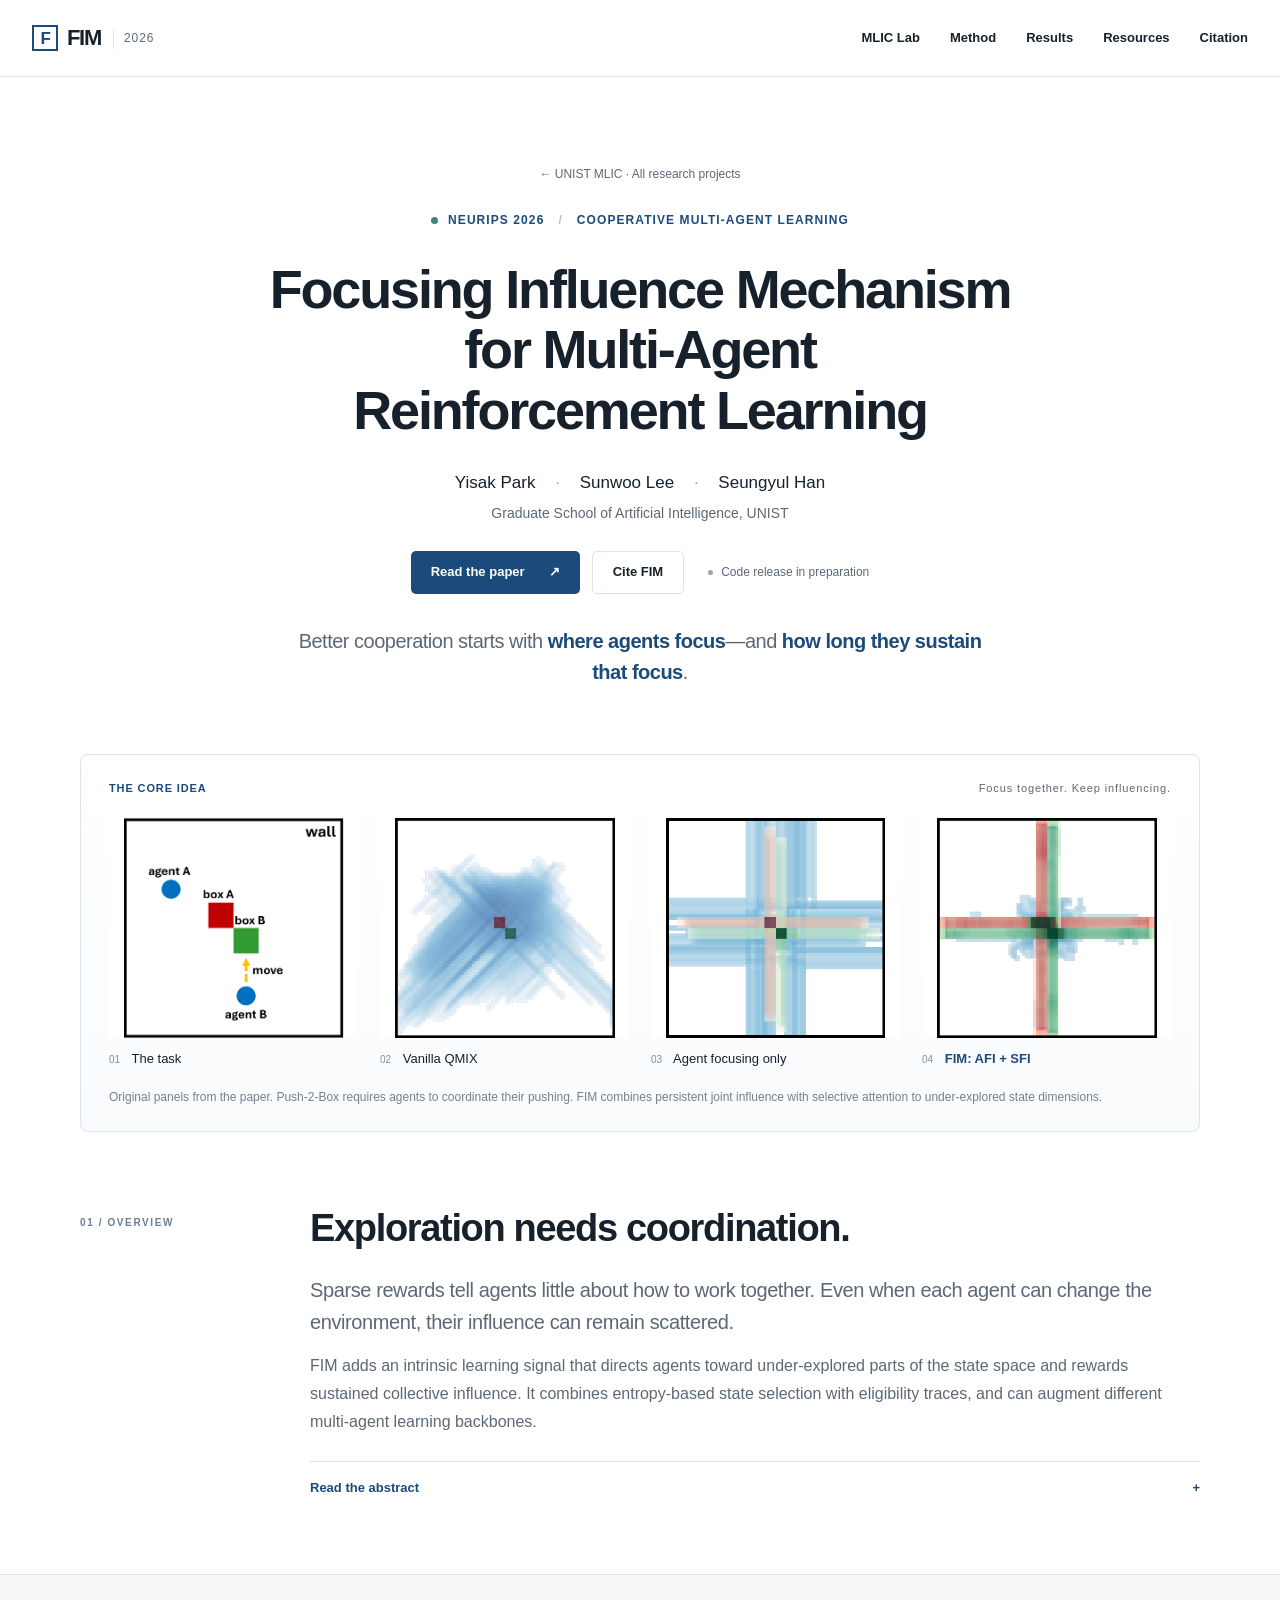
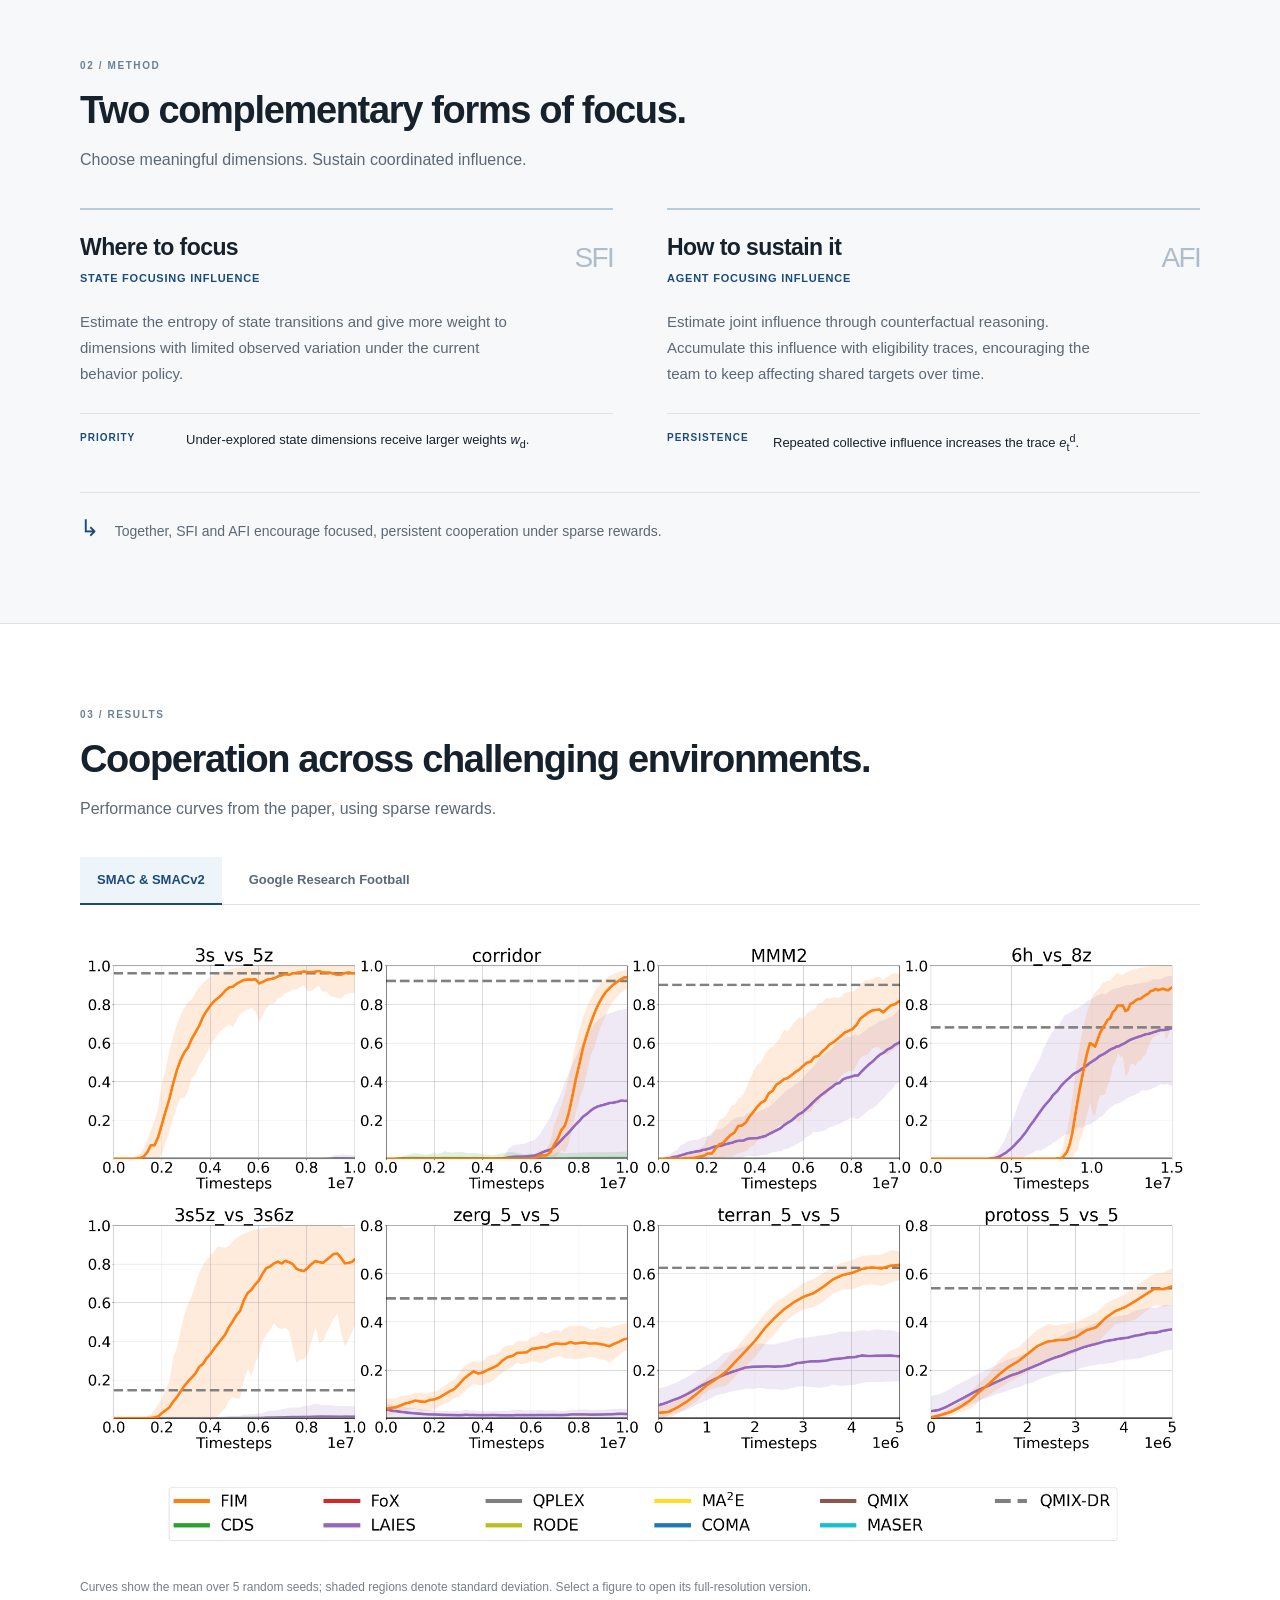
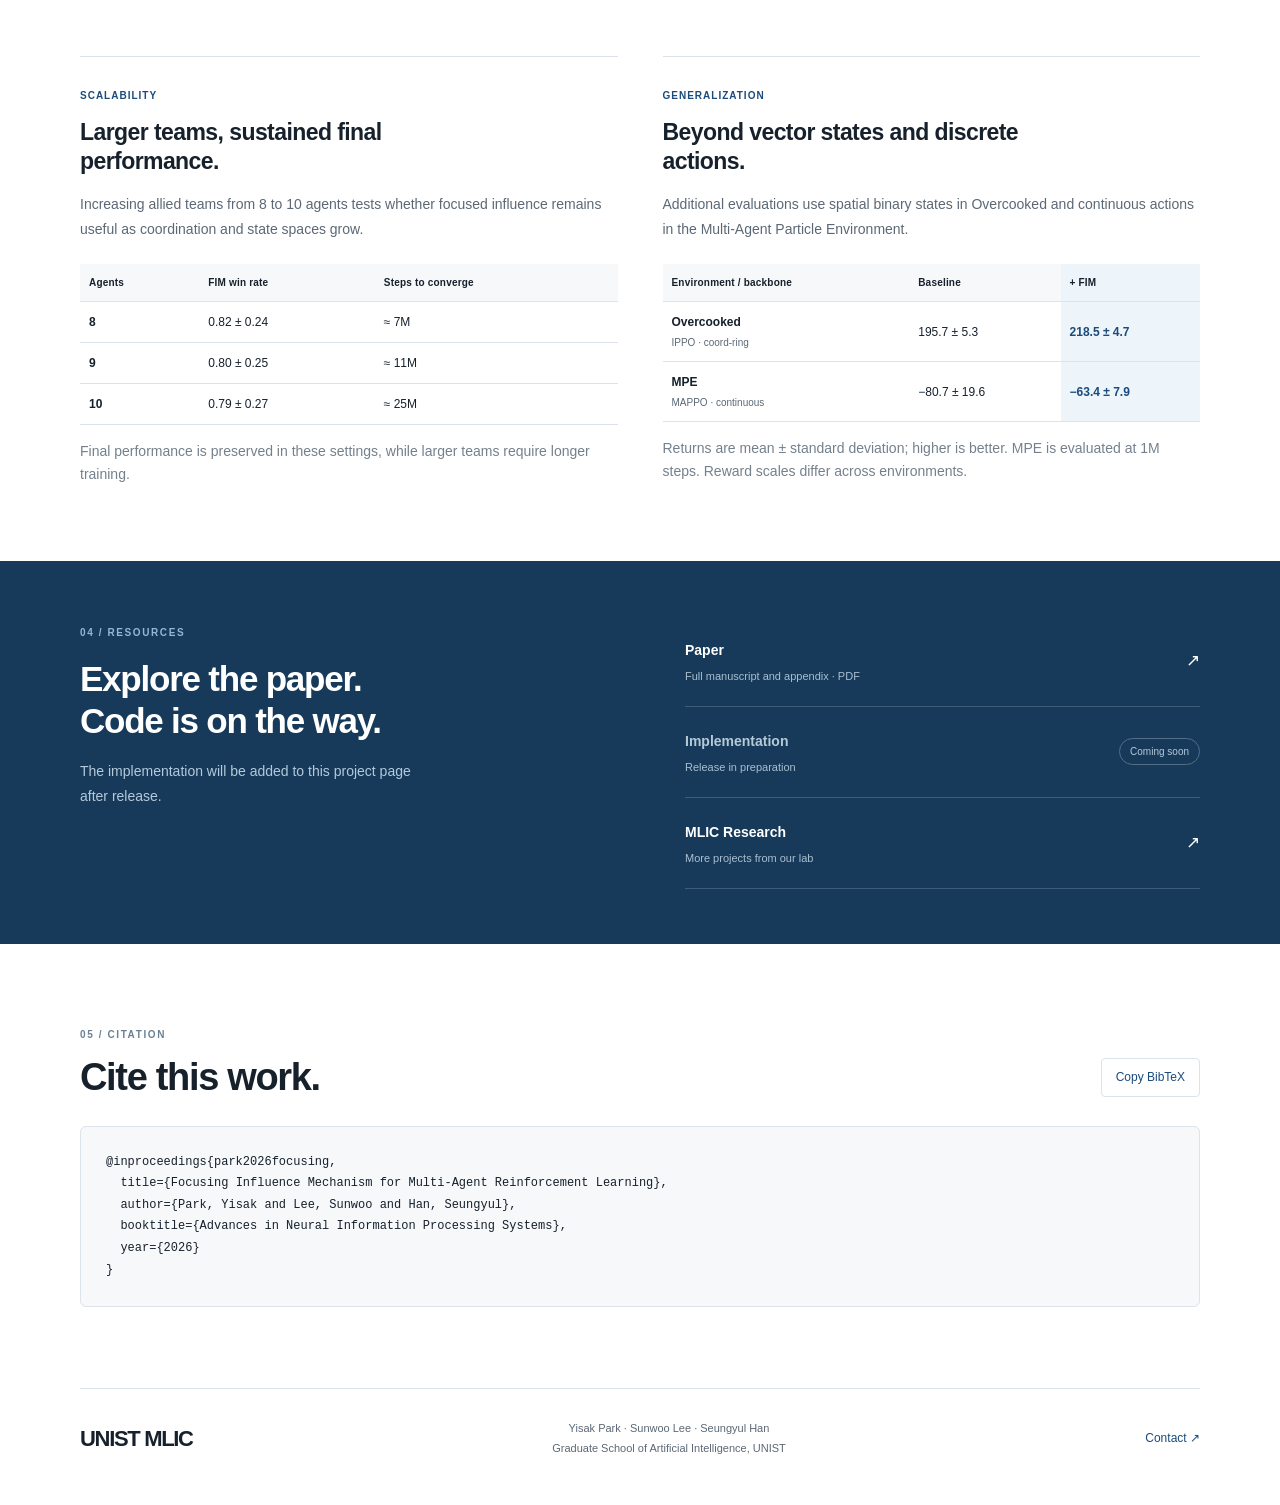
==== FIM/index.html @ 4725e8ea "Publish UNIST MLIC research website and FIM project page" ====
<!doctype html>
<html lang="en">
<head>
  <meta charset="utf-8">
  <meta name="viewport" content="width=device-width, initial-scale=1">
  <meta name="description" content="FIM: Focusing Influence Mechanism for Multi-Agent Reinforcement Learning. NeurIPS 2026. Focus on under-explored state dimensions and sustain coordinated influence.">
  <meta name="theme-color" content="#183e68">
  <meta property="og:title" content="FIM · Focusing Influence Mechanism">
  <meta property="og:description" content="Focused, persistent cooperation under sparse rewards. NeurIPS 2026 · UNIST MLIC.">
  <meta property="og:type" content="website">
  <meta property="og:url" content="https://unistmlic.github.io/FIM/">
  <title>FIM · Focusing Influence Mechanism · NeurIPS 2026</title>
  <link rel="canonical" href="https://unistmlic.github.io/FIM/">
  <link rel="icon" href="assets/favicon.svg" type="image/svg+xml">
  <link rel="stylesheet" href="styles.css">
</head>
<body>
  <a class="skip" href="#main">Skip to content</a>
  <header class="nav-shell"><nav class="nav" aria-label="Main navigation">
    <a class="brand" href="#main"><span class="brand-mark" aria-hidden="true">F</span> FIM <span class="year">2026</span></a>
    <div class="nav-links"><a href="../">MLIC Lab</a><a href="#method">Method</a><a href="#results">Results</a><a href="#resources">Resources</a><a href="#citation">Citation</a></div>
  </nav></header>

  <main id="main">
    <section class="hero wrap" aria-labelledby="paper-title">
      <a class="lab-back" href="../">← UNIST MLIC · All research projects</a>
      <p class="eyebrow"><span class="dot"></span> NeurIPS 2026 <span class="eyebrow-divider">/</span> Cooperative multi-agent learning</p>
      <h1 id="paper-title">Focusing Influence Mechanism<br class="desktop-break"> for Multi-Agent<br class="desktop-break"> Reinforcement Learning</h1>
      <p class="authors">Yisak Park <span>·</span> Sunwoo Lee <span>·</span> Seungyul Han</p>
      <p class="affiliation">Graduate School of Artificial Intelligence, UNIST</p>
      <div class="hero-actions"><a class="button primary" href="assets/FIM_paper.pdf" target="_blank" rel="noopener">Read the paper <span aria-hidden="true">↗</span></a><a class="button secondary" href="#citation">Cite FIM</a><span class="release-status"><span class="status-dot"></span> Code release in preparation</span></div>
      <p class="hero-summary">Better cooperation starts with <strong>where agents focus</strong>—and <strong>how long they sustain that focus</strong>.</p>
    </section>

    <section class="teaser wrap" aria-labelledby="teaser-title">
      <div class="section-kicker"><span>THE CORE IDEA</span><span>Focus together. Keep influencing.</span></div>
      <h2 class="sr-only" id="teaser-title">A motivating example in Push-2-Box</h2>
      <div class="teaser-grid">
        <figure><div class="teaser-image"><img src="assets/pushbox-task.png" width="400" height="400" alt="Push-2-Box environment with two agents and two boxes"></div><figcaption><span class="panel-id">01</span> The task</figcaption></figure>
        <figure><div class="teaser-image"><img src="assets/pushbox-qmix.png" width="400" height="400" alt="Vanilla QMIX visitation patterns show scattered influence"></div><figcaption><span class="panel-id">02</span> Vanilla QMIX</figcaption></figure>
        <figure><div class="teaser-image"><img src="assets/pushbox-afi.png" width="400" height="400" alt="Agent focusing alone increases influence over both boxes"></div><figcaption><span class="panel-id">03</span> Agent focusing only</figcaption></figure>
        <figure class="ours-panel"><div class="teaser-image"><img src="assets/pushbox-fim.png" width="400" height="400" alt="FIM combines agent and state focusing to concentrate influence on a box"></div><figcaption><span class="panel-id">04</span> <strong>FIM: AFI + SFI</strong></figcaption></figure>
      </div>
      <p class="figure-note">Original panels from the paper. Push-2-Box requires agents to coordinate their pushing. FIM combines persistent joint influence with selective attention to under-explored state dimensions.</p>
    </section>

    <section class="overview wrap section" id="overview" aria-labelledby="overview-title">
      <div class="section-label">01 / OVERVIEW</div>
      <div><h2 id="overview-title">Exploration needs coordination.</h2><p class="lead">Sparse rewards tell agents little about how to work together. Even when each agent can change the environment, their influence can remain scattered.</p><p>FIM adds an intrinsic learning signal that directs agents toward under-explored parts of the state space and rewards sustained collective influence. It combines entropy-based state selection with eligibility traces, and can augment different multi-agent learning backbones.</p>
      <details class="abstract"><summary>Read the abstract <span aria-hidden="true">+</span></summary><p>Cooperative multi-agent reinforcement learning (MARL) under sparse rewards remains fundamentally challenging because agents often fail to concentrate their influence, leading to insufficiently coordinated exploration. To address this, we propose the Focusing Influence Mechanism (FIM), a framework that encourages agents to focus their influence on under-explored parts of the state space through an entropy-based criterion, while leveraging eligibility traces to enable multiple agents to consistently align and sustain their influence on the same parts of the state space when beneficial, thereby promoting coordinated and persistent joint behavior. By emphasizing under-explored regions of the state space, FIM facilitates more efficient and structured exploration even under extremely sparse rewards. Across diverse MARL benchmarks, FIM consistently improves cooperative performance over strong baselines.</p></details></div>
    </section>

    <section class="method-band" id="method"><div class="wrap section">
      <div class="section-label">02 / METHOD</div><div class="section-heading"><h2>Two complementary forms of focus.</h2><p>Choose meaningful dimensions. Sustain coordinated influence.</p></div>
      <div class="method-grid">
        <article class="method-block"><span class="method-number">SFI</span><h3>Where to focus</h3><p class="method-name">State Focusing Influence</p><p>Estimate the entropy of state transitions and give more weight to dimensions with limited observed variation under the current behavior policy.</p><div class="method-bottom"><span class="mini-label">PRIORITY</span><p>Under-explored state dimensions receive larger weights <i>w</i><sub>d</sub>.</p></div></article>
        <article class="method-block"><span class="method-number">AFI</span><h3>How to sustain it</h3><p class="method-name">Agent Focusing Influence</p><p>Estimate joint influence through counterfactual reasoning. Accumulate this influence with eligibility traces, encouraging the team to keep affecting shared targets over time.</p><div class="method-bottom"><span class="mini-label">PERSISTENCE</span><p>Repeated collective influence increases the trace <i>e</i><sub>t</sub><sup>d</sup>.</p></div></article>
      </div>
      <p class="method-takeaway"><span aria-hidden="true">↳</span> Together, SFI and AFI encourage focused, persistent cooperation under sparse rewards.</p>
    </div></section>

    <section class="wrap section results" id="results" aria-labelledby="results-title">
      <div class="section-label">03 / RESULTS</div><div class="section-heading"><h2 id="results-title">Cooperation across challenging environments.</h2><p>Performance curves from the paper, using sparse rewards.</p></div>
      <div class="tabs" role="tablist" aria-label="Benchmark results"><button id="tab-smac" role="tab" aria-selected="true" aria-controls="panel-smac" data-panel="smac">SMAC &amp; SMACv2</button><button id="tab-grf" role="tab" aria-selected="false" aria-controls="panel-grf" data-panel="grf" tabindex="-1">Google Research Football</button></div>
      <div class="plot-panel" id="panel-smac" role="tabpanel" aria-labelledby="tab-smac"><a href="assets/smac-results.png" target="_blank" rel="noopener" aria-label="Open full-size SMAC and SMACv2 results"><img src="assets/smac-results.png" width="4200" height="2300" loading="lazy" alt="Learning curves comparing FIM with MARL baselines across five SMAC and three SMACv2 scenarios"></a></div>
      <div class="plot-panel" id="panel-grf" role="tabpanel" aria-labelledby="tab-grf" hidden><a href="assets/grf-results.png" target="_blank" rel="noopener" aria-label="Open full-size Google Research Football results"><img src="assets/grf-results.png" width="4200" height="2300" loading="lazy" alt="Learning curves comparing FIM with MARL baselines on eight half-field and full-field football scenarios"></a></div>
      <p class="figure-note">Curves show the mean over 5 random seeds; shaded regions denote standard deviation. Select a figure to open its full-resolution version.</p>

      <div class="analysis-grid"><article><span class="mini-label">SCALABILITY</span><h3>Larger teams, sustained final performance.</h3><p>Increasing allied teams from 8 to 10 agents tests whether focused influence remains useful as coordination and state spaces grow.</p><div class="table-scroll"><table><caption class="sr-only">FIM scalability on SMAC</caption><thead><tr><th scope="col">Agents</th><th scope="col">FIM win rate</th><th scope="col">Steps to converge</th></tr></thead><tbody><tr><th scope="row">8</th><td>0.82 ± 0.24</td><td>≈ 7M</td></tr><tr><th scope="row">9</th><td>0.80 ± 0.25</td><td>≈ 11M</td></tr><tr><th scope="row">10</th><td>0.79 ± 0.27</td><td>≈ 25M</td></tr></tbody></table></div><p class="figure-note">Final performance is preserved in these settings, while larger teams require longer training.</p></article>
      <article><span class="mini-label">GENERALIZATION</span><h3>Beyond vector states and discrete actions.</h3><p>Additional evaluations use spatial binary states in Overcooked and continuous actions in the Multi-Agent Particle Environment.</p><div class="table-scroll"><table><caption class="sr-only">Baseline and FIM-augmented returns</caption><thead><tr><th scope="col">Environment / backbone</th><th scope="col">Baseline</th><th scope="col" class="ours">+ FIM</th></tr></thead><tbody><tr><th scope="row">Overcooked <span class="cell-note">IPPO · coord-ring</span></th><td>195.7 ± 5.3</td><td class="ours">218.5 ± 4.7</td></tr><tr><th scope="row">MPE <span class="cell-note">MAPPO · continuous</span></th><td>−80.7 ± 19.6</td><td class="ours">−63.4 ± 7.9</td></tr></tbody></table></div><p class="figure-note">Returns are mean ± standard deviation; higher is better. MPE is evaluated at 1M steps. Reward scales differ across environments.</p></article></div>
    </section>

    <section class="resource-band" id="resources"><div class="wrap resource-inner"><div><div class="section-label">04 / RESOURCES</div><h2>Explore the paper.<br>Code is on the way.</h2><p>The implementation will be added to this project page after release.</p></div><div class="resource-links"><a href="assets/FIM_paper.pdf" target="_blank" rel="noopener"><span><strong>Paper</strong><small>Full manuscript and appendix · PDF</small></span><span aria-hidden="true">↗</span></a><div class="unreleased" aria-label="Implementation code, release in preparation"><span><strong>Implementation</strong><small>Release in preparation</small></span><span class="coming">Coming soon</span></div><a href="../"><span><strong>MLIC Research</strong><small>More projects from our lab</small></span><span aria-hidden="true">↗</span></a></div></div></section>

    <section class="wrap section citation" id="citation" aria-labelledby="citation-title"><div class="section-label">05 / CITATION</div><div class="citation-top"><h2 id="citation-title">Cite this work.</h2><button class="copy-button" id="copy-citation" type="button">Copy BibTeX</button></div><pre><code id="bibtex">@inproceedings{park2026focusing,
  title={Focusing Influence Mechanism for Multi-Agent Reinforcement Learning},
  author={Park, Yisak and Lee, Sunwoo and Han, Seungyul},
  booktitle={Advances in Neural Information Processing Systems},
  year={2026}
}</code></pre><p class="copy-status" id="copy-status" role="status" aria-live="polite"></p></section>
  </main>
  <footer class="wrap footer"><a class="brand" href="../">UNIST MLIC</a><p>Yisak Park · Sunwoo Lee · Seungyul Han<br>Graduate School of Artificial Intelligence, UNIST</p><a href="mailto:syhan@unist.ac.kr">Contact <span aria-hidden="true">↗</span></a></footer>
  <script src="script.js"></script>
</body>
</html>
---- FIM/styles.css ----
:root{--ink:#17212c;--muted:#5c6875;--blue:#1b4b7b;--light:#edf4fa;--line:#dce3ea;--paper:#fff;--soft:#f6f8fa;--teal:#39867e}*{box-sizing:border-box}html{scroll-behavior:smooth;scroll-padding-top:88px}body{margin:0;background:var(--paper);color:var(--ink);font-family:Inter,-apple-system,BlinkMacSystemFont,"Segoe UI",Arial,sans-serif;font-size:16px;line-height:1.75}a{color:inherit;text-decoration:none}button{font:inherit;cursor:pointer}a:focus-visible,button:focus-visible,summary:focus-visible{outline:3px solid #408bca;outline-offset:5px}img{max-width:100%;display:block}h1,h2,h3,p,figure{margin:0}h1,h2,h3{line-height:1.2;letter-spacing:-.035em}h2{font-size:clamp(28px,3.3vw,38px);font-weight:650}h3{font-size:23px;font-weight:650;letter-spacing:-.025em}p{color:var(--muted)}.wrap{width:min(1120px,calc(100% - 64px));margin:auto}.nav-shell{border-bottom:1px solid var(--line);background:rgba(255,255,255,.96);position:sticky;top:0;z-index:10}.nav{width:min(1240px,calc(100% - 64px));margin:auto;display:flex;align-items:center;justify-content:space-between;min-height:76px}.brand{font-size:22px;font-weight:800;display:flex;align-items:center;gap:9px;letter-spacing:-.06em}.brand-mark{width:26px;height:26px;border:2px solid var(--blue);display:grid;place-items:center;font-size:17px;color:var(--blue);line-height:1}.year{font-size:12px;letter-spacing:.08em;font-weight:500;color:var(--muted);border-left:1px solid var(--line);padding-left:10px;margin-left:3px}.nav-links{display:flex;gap:30px;font-size:13px;font-weight:600}.nav-links a:hover{color:var(--blue)}.hero{padding-top:82px;padding-bottom:66px;text-align:center}.eyebrow{color:var(--blue);font-size:12px;font-weight:700;letter-spacing:.09em;text-transform:uppercase;display:flex;align-items:center;justify-content:center;gap:10px;margin-bottom:28px}.dot,.status-dot{width:7px;height:7px;background:var(--teal);border-radius:50%;display:inline-block}.eyebrow-divider{color:#b3c1cb;padding:0 4px}h1{font-size:clamp(34px,4.7vw,54px);font-weight:650;line-height:1.12;letter-spacing:-.04em;max-width:1040px;margin:auto}.authors{font-size:17px;font-weight:500;color:var(--ink);margin-top:28px}.authors span{margin:0 15px;color:#9ba6af}.affiliation{font-size:14px;margin-top:3px}.hero-actions{display:flex;justify-content:center;align-items:center;gap:12px;flex-wrap:wrap;margin:25px 0 32px}.button{min-height:43px;padding:8px 20px;border-radius:5px;font-size:13px;font-weight:650;display:inline-flex;gap:24px;align-items:center}.primary{background:var(--blue);color:#fff}.primary:hover{background:#113656}.secondary{border:1px solid var(--line)}.secondary:hover{background:var(--soft)}.release-status{font-size:12px;color:var(--muted);display:flex;align-items:center;gap:8px;padding-left:12px}.status-dot{background:#96a5b1;width:5px;height:5px}.hero-summary{max-width:690px;margin:auto;font-size:20px;line-height:1.55;letter-spacing:-.025em}.hero-summary strong{color:var(--blue);font-weight:600}.teaser{border:1px solid var(--line);padding:24px 28px;background:linear-gradient(180deg,#fff,#f9fbfd);border-radius:8px}.section-kicker{display:flex;justify-content:space-between;font-size:11px;color:var(--muted);letter-spacing:.08em;margin-bottom:20px}.section-kicker span:first-child{color:var(--blue);font-weight:700}.teaser-grid{display:grid;grid-template-columns:repeat(4,minmax(0,1fr));gap:22px}.teaser-image{height:220px;display:flex;align-items:center;justify-content:center;background:#fff}.teaser-image img{width:100%;height:100%;object-fit:contain}.teaser figcaption{font-size:13px;margin-top:10px;white-space:nowrap}.panel-id{font-size:10px;color:#7e92a4;margin-right:8px;font-variant-numeric:tabular-nums}.ours-panel figcaption{color:var(--blue)}.figure-note{font-size:12px;line-height:1.65;color:#74808c;margin-top:17px}.section{padding:74px 0}.overview{display:grid;grid-template-columns:190px minmax(0,1fr);gap:40px}.section-label{font-size:10px;font-weight:750;letter-spacing:.16em;color:#6b8093;padding-top:8px}.lead{font-size:20px;line-height:1.6;margin:22px 0 14px;letter-spacing:-.02em}.abstract{margin-top:25px;border-top:1px solid var(--line);padding-top:15px}.abstract summary{display:flex;justify-content:space-between;font-size:13px;font-weight:650;cursor:pointer;list-style:none;color:var(--blue)}.abstract summary::-webkit-details-marker{display:none}.abstract p{font-size:14px;margin-top:16px;line-height:1.85}.method-band{background:var(--soft);border-top:1px solid var(--line);border-bottom:1px solid var(--line)}.section-heading{margin-top:14px;margin-bottom:34px}.section-heading p{margin-top:12px}.method-grid{display:grid;grid-template-columns:1fr 1fr;gap:54px}.method-block{border-top:2px solid #b7cadb;padding-top:24px;position:relative}.method-number{position:absolute;right:0;top:23px;color:#b0bdc9;font-size:28px;font-weight:300;letter-spacing:-.06em}.method-name{font-size:11px;font-weight:750;letter-spacing:.07em;text-transform:uppercase;margin:8px 0 20px;color:var(--blue)}.method-block>p:last-of-type{font-size:15px;max-width:440px}.method-bottom{margin-top:26px;padding-top:15px;border-top:1px solid var(--line);display:grid;grid-template-columns:90px 1fr;gap:16px}.mini-label{font-size:10px;font-weight:750;letter-spacing:.1em;color:var(--blue)}.method-bottom p{font-size:13px;color:var(--ink)}.method-takeaway{margin-top:35px;padding:15px 0 0;border-top:1px solid var(--line);font-size:14px}.method-takeaway span{color:var(--blue);font-size:23px;margin-right:12px}.tabs{display:flex;gap:10px;border-bottom:1px solid var(--line);margin-bottom:18px}.tabs button{border:0;border-bottom:2px solid transparent;background:transparent;padding:12px 17px;color:var(--muted);font-size:13px;font-weight:600;margin-bottom:-1px}.tabs button[aria-selected=true]{color:var(--blue);border-bottom-color:var(--blue);background:var(--light)}.plot-panel img{width:100%;height:auto}.plot-panel{padding:12px 0}.analysis-grid{display:grid;grid-template-columns:1fr 1fr;gap:45px;margin-top:58px}.analysis-grid article{border-top:1px solid var(--line);padding-top:23px}.analysis-grid h3{margin-top:10px;line-height:1.3;max-width:440px}.analysis-grid article>p{font-size:14px;margin-top:15px}.table-scroll{overflow-x:auto;margin-top:23px}table{width:100%;border-collapse:collapse;font-size:12px;line-height:1.5;font-variant-numeric:tabular-nums}th,td{padding:11px 9px;text-align:left;border-bottom:1px solid var(--line)}thead{background:var(--soft);font-size:10px;letter-spacing:.02em}tbody th{font-weight:600}td{white-space:nowrap}td.ours{font-weight:700;color:var(--blue)}.ours{background:var(--light)}.cell-note{font-weight:400;font-size:10px;color:var(--muted);display:block;margin-top:4px}.resource-band{background:#173a5b;color:white}.resource-inner{display:grid;grid-template-columns:1fr 1fr;gap:90px;padding-top:55px;padding-bottom:55px}.resource-inner .section-label{color:#94b7d4}.resource-inner h2{margin-top:17px;font-size:35px}.resource-inner p{color:#b4c9db;font-size:14px;margin-top:17px;max-width:340px}.resource-links{display:flex;flex-direction:column;justify-content:center}.resource-links>a,.resource-links>div{display:flex;align-items:center;justify-content:space-between;border-bottom:1px solid #3d5d78;padding:19px 0;gap:20px;font-size:17px}.resource-links>a:hover{color:#b3defc}.resource-links strong{font-size:14px;font-weight:600}.resource-links small{display:block;color:#a9bfd1;font-size:11px;margin-top:3px}.resource-links .unreleased{color:#b6c9d8}.coming{font-size:10px;border:1px solid #536f87;border-radius:20px;padding:4px 10px;white-space:nowrap}.citation{padding-bottom:55px}.citation-top{display:flex;align-items:center;justify-content:space-between;margin-top:12px;gap:20px}.copy-button{background:white;color:var(--blue);border:1px solid var(--line);font-size:12px;padding:8px 14px;border-radius:4px}.copy-button:hover{background:var(--light)}pre{font:12px/1.8 "SFMono-Regular",Consolas,"Liberation Mono",monospace;white-space:pre-wrap;overflow-wrap:anywhere;background:var(--soft);padding:25px;border:1px solid var(--line);border-radius:6px;margin:25px 0 0}.copy-status{font-size:12px;min-height:20px;margin-top:6px}.footer{display:flex;align-items:center;justify-content:space-between;gap:30px;border-top:1px solid var(--line);padding-top:30px;padding-bottom:40px}.footer p{font-size:11px;line-height:1.8;text-align:center}.footer>a:last-child{font-size:12px;color:var(--blue)}.skip{position:absolute;left:15px;top:-100px;background:#fff;padding:10px;z-index:20}.skip:focus{top:10px}.sr-only{position:absolute;width:1px;height:1px;padding:0;margin:-1px;overflow:hidden;clip:rect(0,0,0,0);white-space:nowrap;border:0}[hidden]{display:none!important}@media(max-width:900px){.teaser-image{height:170px}.teaser-grid{gap:12px}.overview{grid-template-columns:1fr;gap:16px}.analysis-grid{grid-template-columns:1fr;gap:38px}.resource-inner{gap:40px}.teaser figcaption{font-size:11px}.authors span{margin:0 7px}}@media(max-width:600px){.wrap,.nav{width:calc(100% - 36px)}.nav{min-height:64px}.nav-links{gap:15px;font-size:11px}.nav-links a:first-child{display:none}.hero{padding-top:48px;padding-bottom:37px}.eyebrow{font-size:9px;letter-spacing:.04em;gap:6px;flex-wrap:wrap;max-width:320px;margin:0 auto 20px}.desktop-break{display:none}h1{font-size:36px;line-height:1.1}.authors{font-size:14px;margin-top:25px}.affiliation{font-size:12px}.hero-actions{gap:9px;margin-top:22px}.release-status{width:100%;justify-content:center;margin-top:7px;padding-left:0}.hero-summary{font-size:18px}.teaser{padding:18px 16px}.section-kicker{font-size:8px;gap:12px}.teaser-grid{grid-template-columns:1fr 1fr;gap:22px 15px}.teaser-image{height:150px}.teaser figcaption{font-size:11px}.figure-note{font-size:11px}.section{padding-top:48px;padding-bottom:48px}.lead{font-size:18px}.method-grid{grid-template-columns:1fr;gap:34px}.method-number{font-size:24px}.method-bottom{grid-template-columns:75px 1fr;gap:10px}.method-takeaway{font-size:13px}.tabs{gap:0}.tabs button{padding:10px;font-size:11px}.analysis-grid{margin-top:33px}.resource-inner{grid-template-columns:1fr;gap:20px;padding-top:42px;padding-bottom:42px}.resource-inner h2{font-size:32px}.citation-top h2{font-size:29px}.copy-button{font-size:10px;padding:7px 10px;white-space:nowrap}pre{font-size:10px;padding:17px}.footer{flex-wrap:wrap;gap:17px}.footer p{order:3;width:100%;text-align:left}.footer>a:last-child{margin-left:auto}table{font-size:11px}th,td{padding:10px 7px}}@media(prefers-reduced-motion:reduce){html{scroll-behavior:auto}}

.lab-back{display:inline-block;margin-bottom:25px;color:var(--muted);font-size:12px}.lab-back:hover{color:var(--blue)}@media(max-width:600px){.nav-links{gap:12px;font-size:11px}.nav{width:calc(100% - 28px)}.nav-links a:nth-last-child(1){display:none}.year{display:none}}
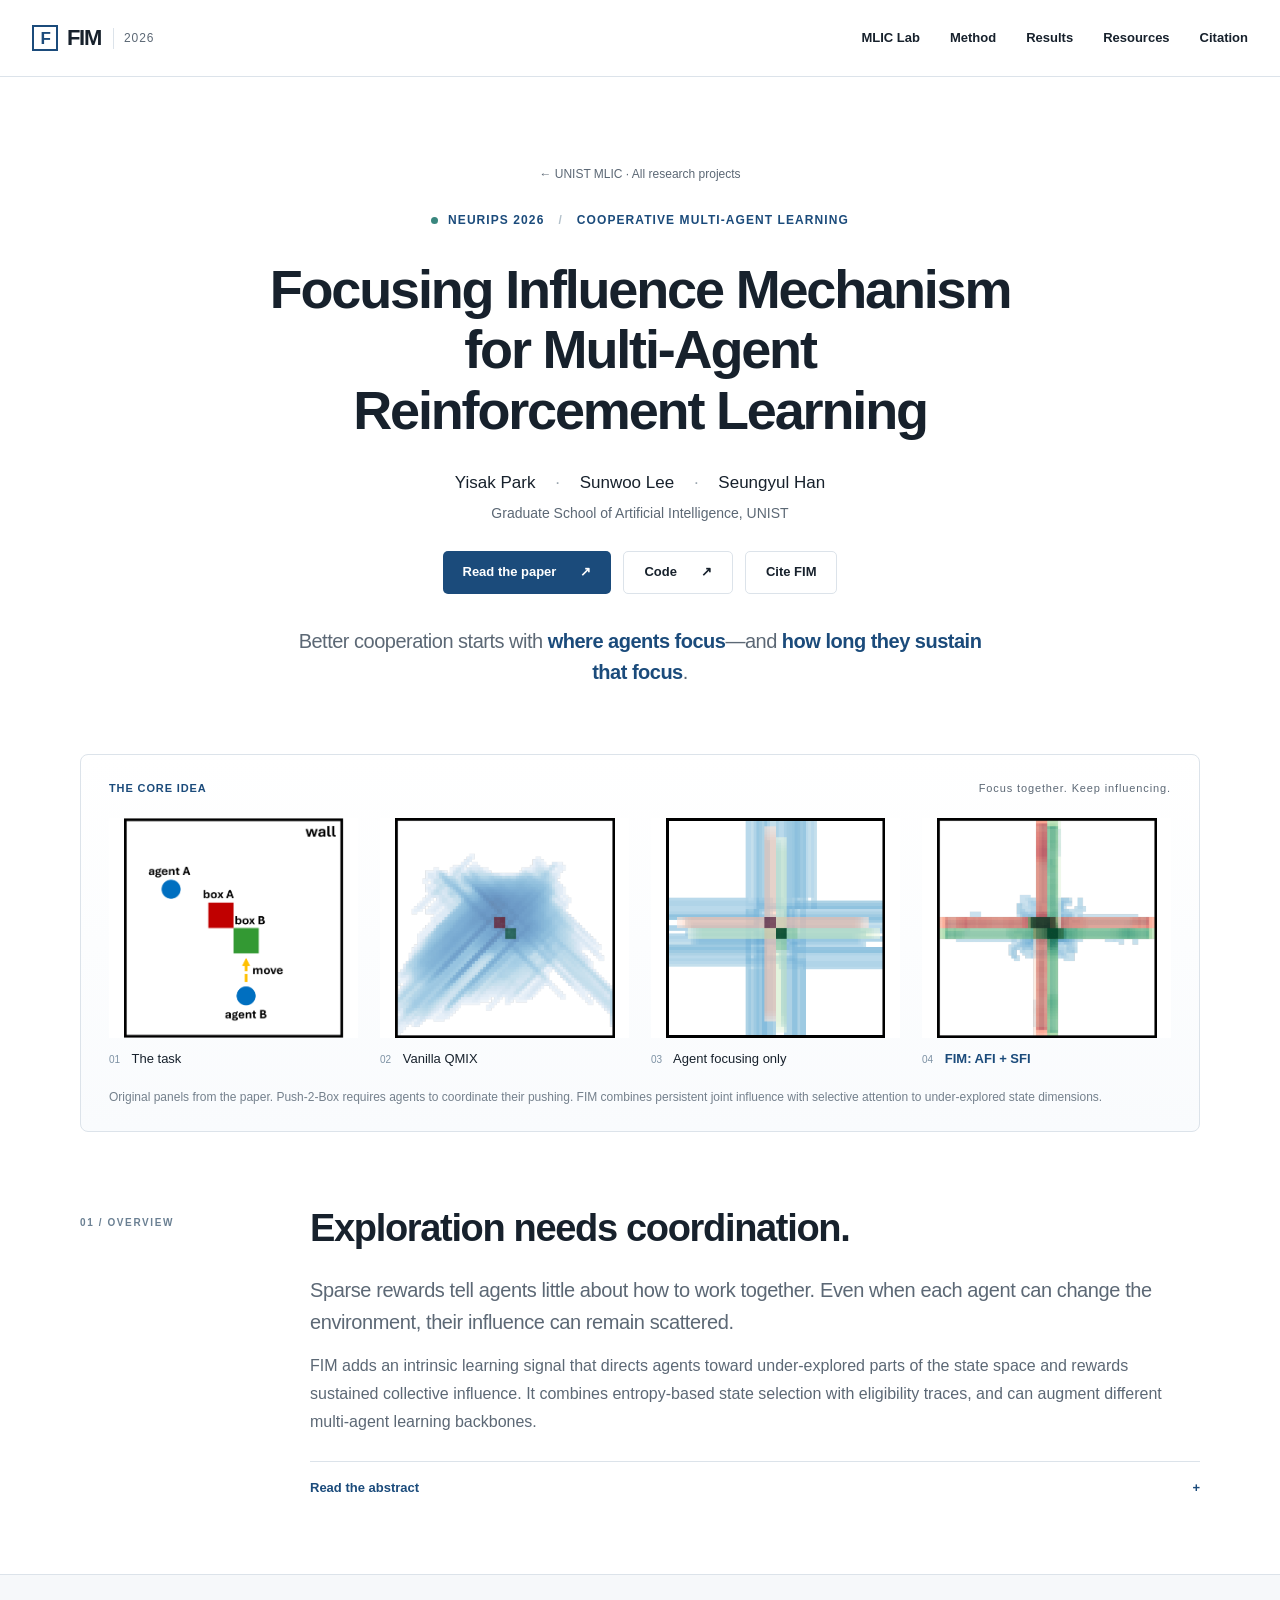
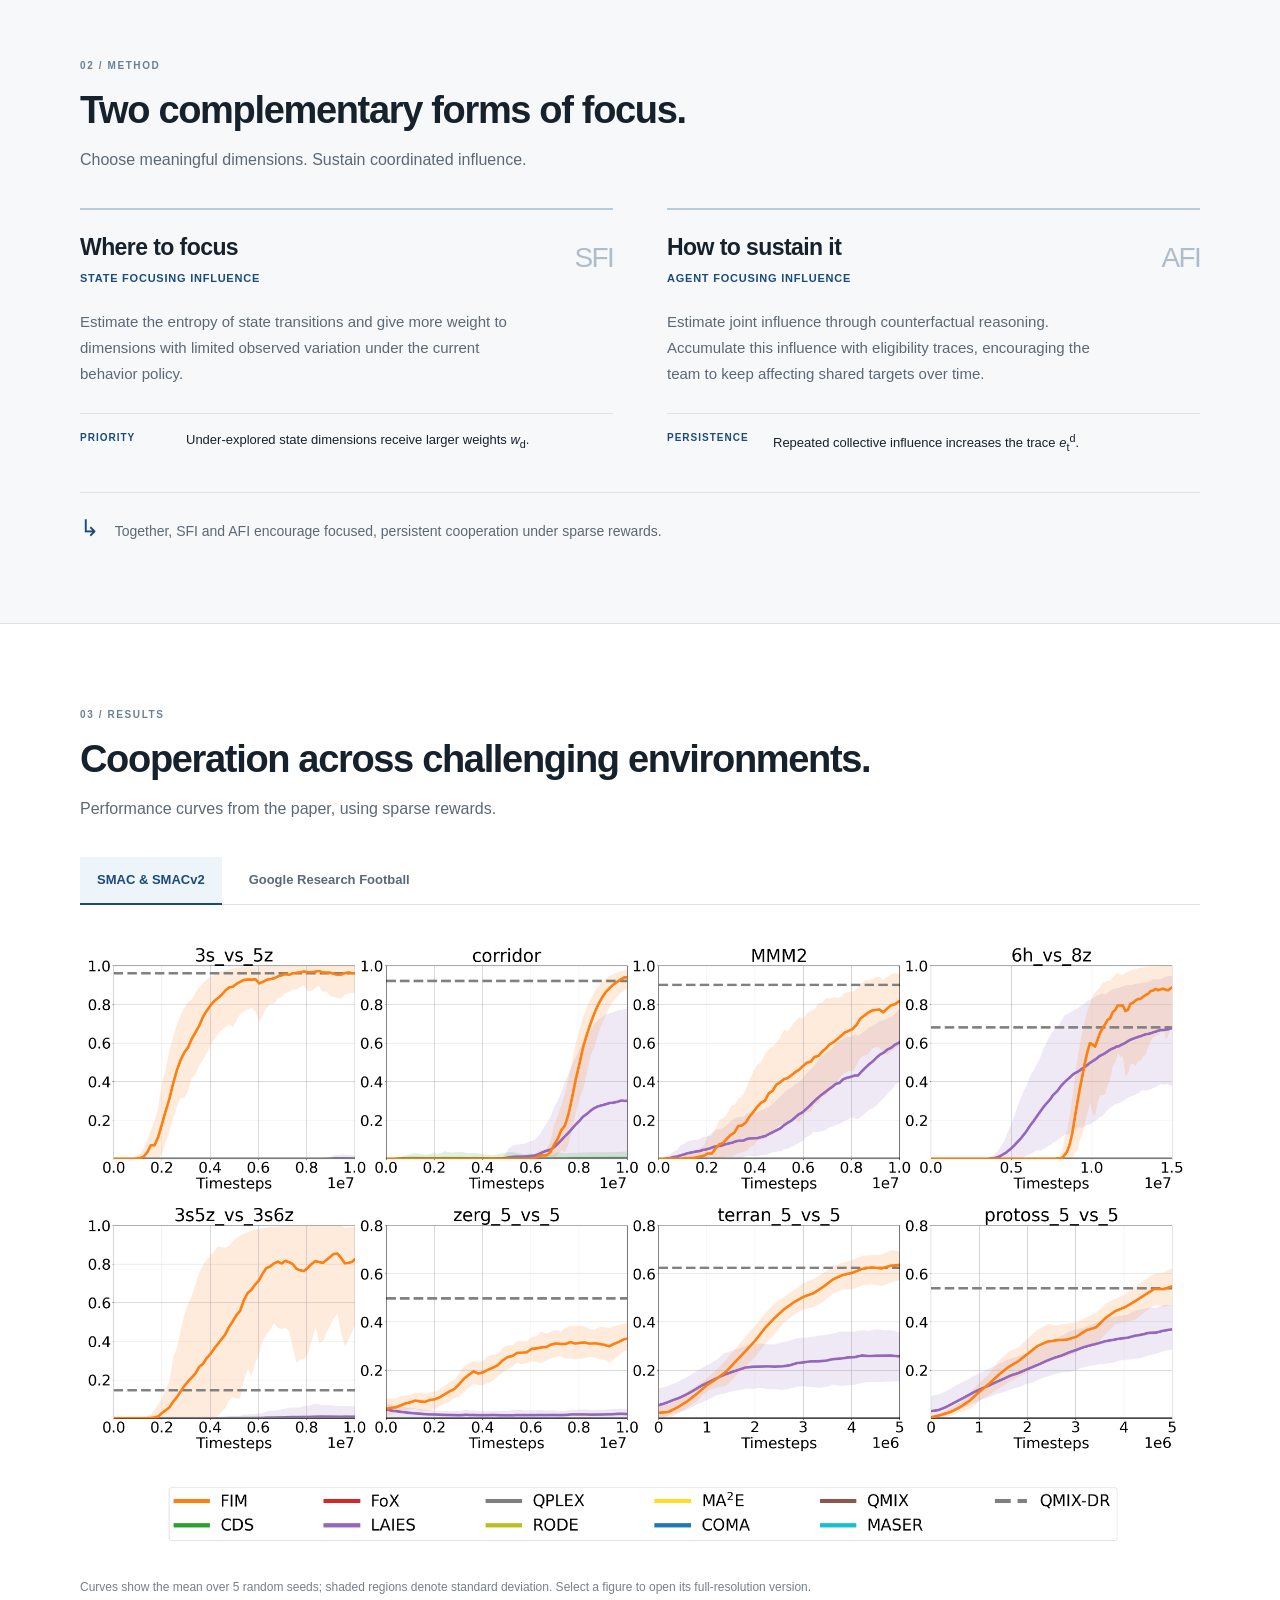
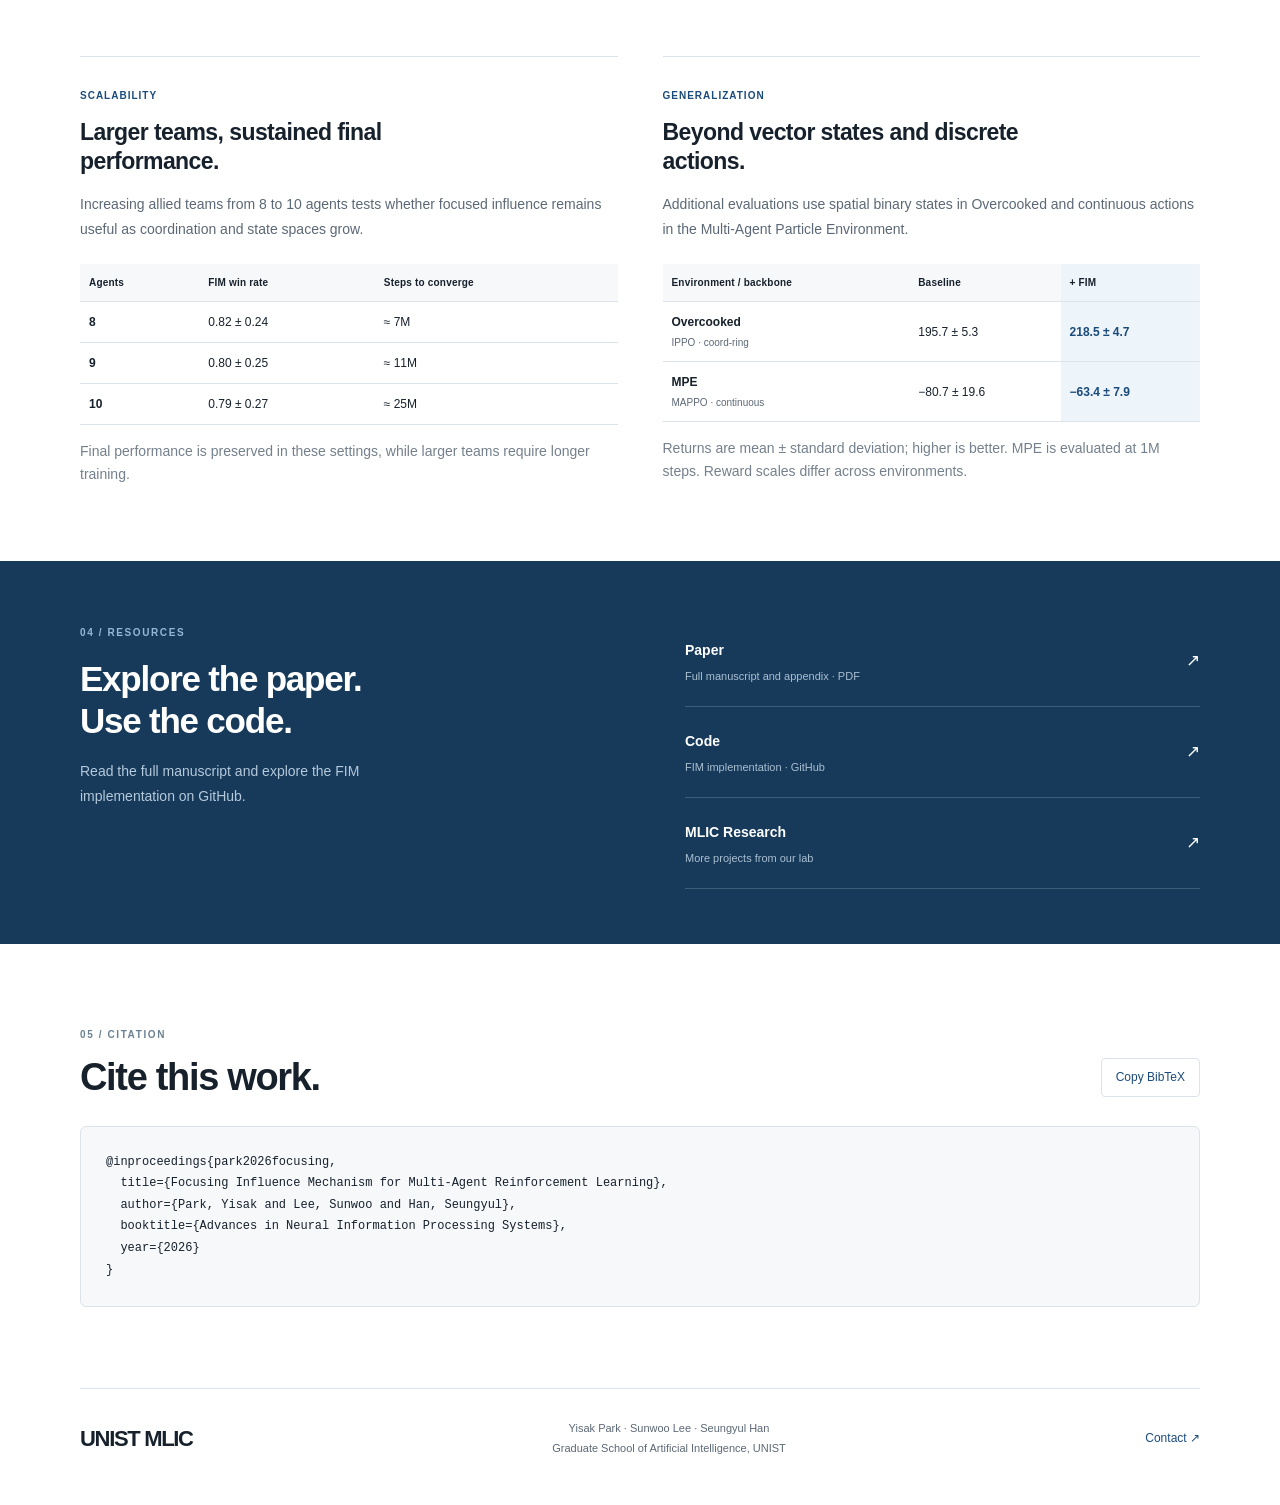
==== commit 2f9d00ab: "Center the MLIC homepage on lab research areas and link FIM code" ====
--- a/FIM/index.html
+++ b/FIM/index.html
@@ -28,7 +28,7 @@
       <h1 id="paper-title">Focusing Influence Mechanism<br class="desktop-break"> for Multi-Agent<br class="desktop-break"> Reinforcement Learning</h1>
       <p class="authors">Yisak Park <span>·</span> Sunwoo Lee <span>·</span> Seungyul Han</p>
       <p class="affiliation">Graduate School of Artificial Intelligence, UNIST</p>
-      <div class="hero-actions"><a class="button primary" href="assets/FIM_paper.pdf" target="_blank" rel="noopener">Read the paper <span aria-hidden="true">↗</span></a><a class="button secondary" href="#citation">Cite FIM</a><span class="release-status"><span class="status-dot"></span> Code release in preparation</span></div>
+      <div class="hero-actions"><a class="button primary" href="assets/FIM_paper.pdf" target="_blank" rel="noopener">Read the paper <span aria-hidden="true">↗</span></a><a class="button secondary" href="https://github.com/yisak9101/FIM" target="_blank" rel="noopener">Code <span aria-hidden="true">↗</span></a><a class="button secondary" href="#citation">Cite FIM</a></div>
       <p class="hero-summary">Better cooperation starts with <strong>where agents focus</strong>—and <strong>how long they sustain that focus</strong>.</p>
     </section>
 
@@ -70,7 +70,7 @@
       <article><span class="mini-label">GENERALIZATION</span><h3>Beyond vector states and discrete actions.</h3><p>Additional evaluations use spatial binary states in Overcooked and continuous actions in the Multi-Agent Particle Environment.</p><div class="table-scroll"><table><caption class="sr-only">Baseline and FIM-augmented returns</caption><thead><tr><th scope="col">Environment / backbone</th><th scope="col">Baseline</th><th scope="col" class="ours">+ FIM</th></tr></thead><tbody><tr><th scope="row">Overcooked <span class="cell-note">IPPO · coord-ring</span></th><td>195.7 ± 5.3</td><td class="ours">218.5 ± 4.7</td></tr><tr><th scope="row">MPE <span class="cell-note">MAPPO · continuous</span></th><td>−80.7 ± 19.6</td><td class="ours">−63.4 ± 7.9</td></tr></tbody></table></div><p class="figure-note">Returns are mean ± standard deviation; higher is better. MPE is evaluated at 1M steps. Reward scales differ across environments.</p></article></div>
     </section>
 
-    <section class="resource-band" id="resources"><div class="wrap resource-inner"><div><div class="section-label">04 / RESOURCES</div><h2>Explore the paper.<br>Code is on the way.</h2><p>The implementation will be added to this project page after release.</p></div><div class="resource-links"><a href="assets/FIM_paper.pdf" target="_blank" rel="noopener"><span><strong>Paper</strong><small>Full manuscript and appendix · PDF</small></span><span aria-hidden="true">↗</span></a><div class="unreleased" aria-label="Implementation code, release in preparation"><span><strong>Implementation</strong><small>Release in preparation</small></span><span class="coming">Coming soon</span></div><a href="../"><span><strong>MLIC Research</strong><small>More projects from our lab</small></span><span aria-hidden="true">↗</span></a></div></div></section>
+    <section class="resource-band" id="resources"><div class="wrap resource-inner"><div><div class="section-label">04 / RESOURCES</div><h2>Explore the paper.<br>Use the code.</h2><p>Read the full manuscript and explore the FIM implementation on GitHub.</p></div><div class="resource-links"><a href="assets/FIM_paper.pdf" target="_blank" rel="noopener"><span><strong>Paper</strong><small>Full manuscript and appendix · PDF</small></span><span aria-hidden="true">↗</span></a><a href="https://github.com/yisak9101/FIM" target="_blank" rel="noopener"><span><strong>Code</strong><small>FIM implementation · GitHub</small></span><span aria-hidden="true">↗</span></a><a href="../"><span><strong>MLIC Research</strong><small>More projects from our lab</small></span><span aria-hidden="true">↗</span></a></div></div></section>
 
     <section class="wrap section citation" id="citation" aria-labelledby="citation-title"><div class="section-label">05 / CITATION</div><div class="citation-top"><h2 id="citation-title">Cite this work.</h2><button class="copy-button" id="copy-citation" type="button">Copy BibTeX</button></div><pre><code id="bibtex">@inproceedings{park2026focusing,
   title={Focusing Influence Mechanism for Multi-Agent Reinforcement Learning},
